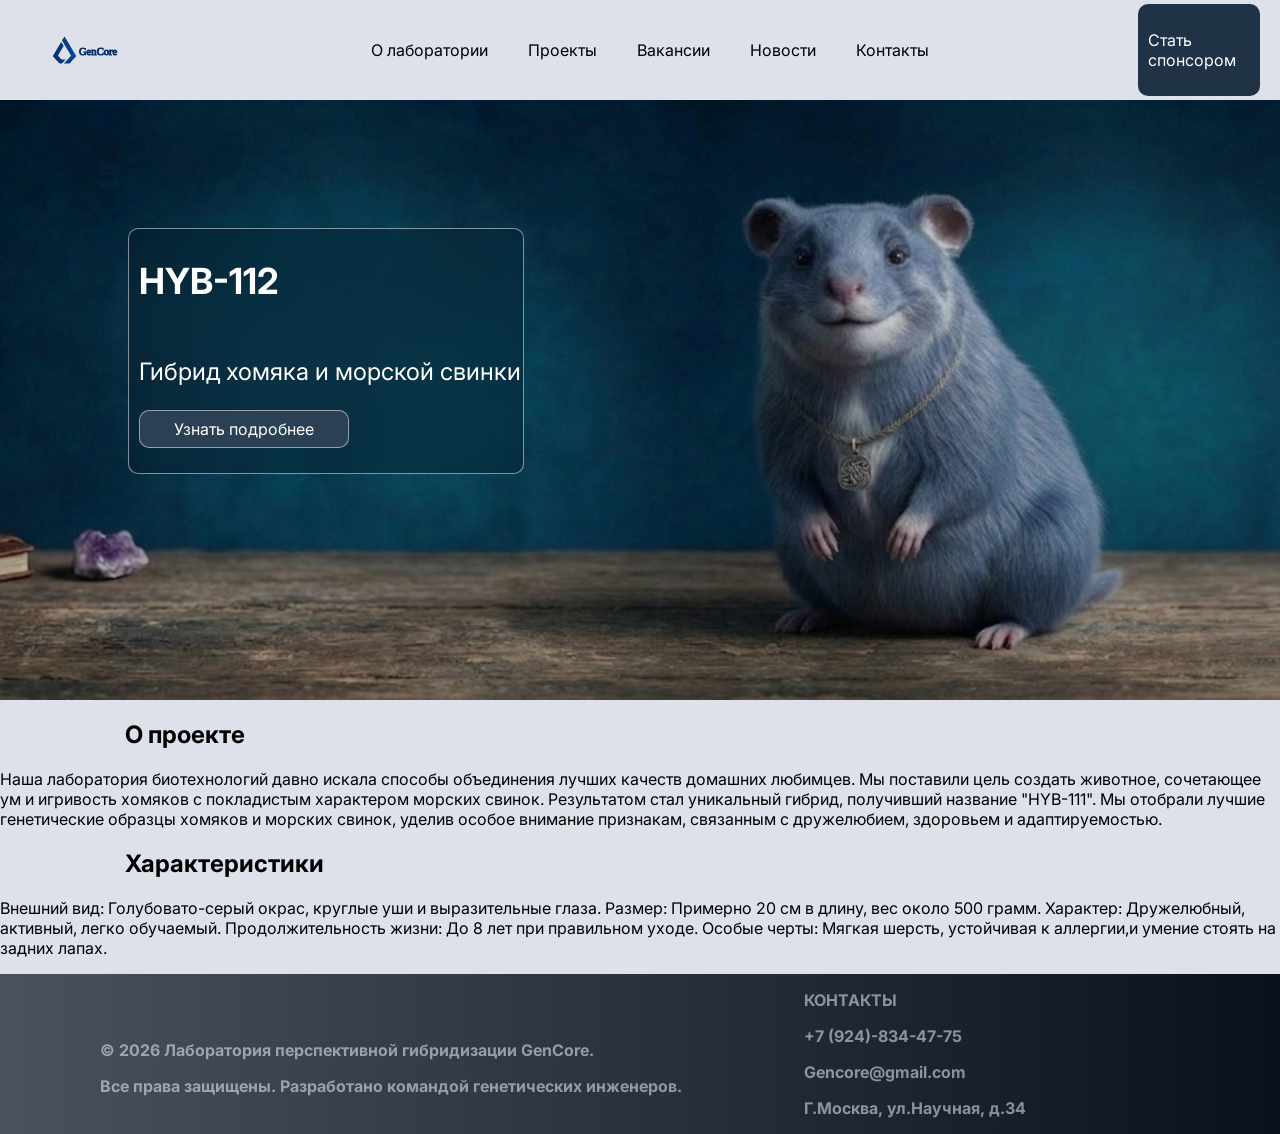
==== detail-hybrid.html @ 108c02a9 "Добавлены оставшиеся страницы без стилизации" ====
<!doctype html>
<html lang="ru">
    <head>
        <meta charset="UTF-8">
        <meta name="viewport" content="width=device-width, initial-scale=1.0">
        <title>Gencore</title>
        <link rel="stylesheet" href="style.css">
        <link rel="preconnect" href="https://fonts.googleapis.com">
        <link rel="preconnect" href="https://fonts.gstatic.com" crossorigin>
        <link href="https://fonts.googleapis.com/css2?family=Inter:ital,opsz,wght@0,14..32,100..900;1,14..32,100..900&display=swap" rel="stylesheet">
    </head>
    <body>
        <header>
            <section class="main_menu">
                <div class="logo">
                    <img src="images/gencore_icon.svg" alt="GenCore Logo" />
                </div>
                <nav class="main_nav">
                    <ul>
                        <li><a href="index.html">О лаборатории</a></li>
                        <li><a href="projects.html">Проекты</a></li>
                        <li><a href="vacancies.html">Вакансии</a></li>
                        <li><a href="#">Новости</a></li>
                        <li><a href="#">Контакты</a></li>
                    </ul>
                </nav>
                <div class="button">
                    <a class="sponsor_button" href="#forms">
                        <p>Стать спонсором</p>
                    </a>
                </div>
            </section>
        </header>
        <main>
            <section class="main_hybrid">
                <img src="images/HYB-112.jpg" alt="HYB-112" />
                <div class="text_hybrid">
                    <h1>HYB-112</h1>
                    <p>Гибрид хомяка и морской свинки</p>
                    <div class="button-main-hydrid">
                        <a href="#">Узнать подробнее</a>
                    </div>
                </div>
            </section>
            <section>
                <h2>О проекте</h2>
                <p>Наша лаборатория биотехнологий давно искала способы объединения лучших качеств домашних любимцев. Мы поставили цель создать животное, сочетающее ум и игривость хомяков с покладистым характером морских свинок. Результатом стал уникальный гибрид, получивший название "HYB-111". Мы отобрали лучшие генетические образцы хомяков и морских свинок, уделив особое внимание признакам, связанным с дружелюбием, здоровьем и адаптируемостью.</p>
            </section>
            <section>
                <h2>Характеристики</h2>
                <p>Внешний вид: Голубовато-серый окрас, круглые уши и выразительные глаза.
                Размер: Примерно 20 см в длину, вес около 500 грамм.
                Характер: Дружелюбный, активный, легко обучаемый.
                Продолжительность жизни: До 8 лет при правильном уходе.
                Особые черты: Мягкая шерсть, устойчивая к аллергии,и умение стоять на задних лапах.</p>
            </section>
        </main>
        <footer>
            <span>
                <b><p>© 2026 Лаборатория перспективной гибридизации GenCore.</p></b>
                <b><p>Все права защищены. Разработано командой генетических инженеров.</p></b>
            </span>
            <div class="contact-block">
                <b><p>КОНТАКТЫ</p></b>
                <b><p>+7 (924)-834-47-75</p></b>
                <b><p>Gencore@gmail.com</p></b>
                <b><p>Г.Москва, ул.Научная, д.34</p></b>
            </div>
        </footer>
    </body>
</html>
---- style.css ----
html {
    background-color: #dee1ea;
    font-family: Inter, Regular;
}
body {
    margin: 0;
}
h2 {
    padding-left: 125px;
}
.main_menu {
    margin: 20px 0px 20px 20px;
    position: relative;
    height: 60px;
    display: flex;
    align-items: center;
    justify-content: space-between;
    padding: 0 20px;
}
.logo {
    display: flex;
    align-items: center;
    width: 10%;
}
.logo img {
    width: 80%;
    height: 80%;
}
.main_nav {
    display: flex;
    flex: 1 1 auto;
    justify-content: center;
    align-items: center;
    width: 70%;
}
.main_nav ul {
    list-style: none;
    margin: 0;
    padding: 0;
    display: flex;
    gap: 28px;
    align-items: center;
}
.main_nav a {
    text-decoration: none;
    padding: 8px 6px;
    color: #000000;
}
.button {
    flex: 0 0 auto;
    display: flex;
    width: 10%;
}
.sponsor_button {
    display: inline-flex;
    align-items: center;
    justify-content: center;
    gap: 6px;
    padding: 10px;
    background: #203246;
    color: #ffffff;
    text-decoration: none;
    border-radius: 10px;
}
.main_hybrid {
    width: auto;
    height: 600px;
    position: relative;
    overflow: hidden;
}
.main_hybrid img {
    position: absolute;
    top: 0;
    left: 0;
    width: 100%;
    height: 100%;
    object-fit: cover;
    z-index: 1;
}
.text_hybrid {
    position: absolute;
    width: 30%;
    display: flex;
    flex-direction: column;
    margin: 10% 5% 5% 10%;
    padding-left: 10px;
    padding-bottom: 25px;
    background: rgba(6, 18, 32, 0.3);
    border: 1px solid rgba(255, 255, 255, 0.5);
    backdrop-filter: blur(27.5px);
    color: #ffffff;
    border-radius: 10px;
    z-index: 2;
}
.text_hybrid h1 {
    font-size: 36px;
}
.text_hybrid p {
    font-size: 24px;
}
.button-main-hydrid {
    display: flex;
    flex-direction: row;
    justify-content: center;
    align-items: center;
    padding: 8px;
    background: #2b4055;
    border: 1px solid rgba(255, 255, 255, 0.5);
    border-radius: 10px;
    width: 50%;
}
.button-main-hydrid a {
    color: #ffffff;
    text-decoration: none;
}
.group_employees {
    margin: 20px 20px;
    padding-left: 100px;
    padding-right: 100px;
    display: flex;
    flex-direction: row;
    gap: 10px;
}
.our-employees {
    font-size: 48px;
    text-align: center;
}
.eblock {
    background: white;
    border-radius: 10px;
    display: flex;
    justify-content: start;
    flex-direction: column;
    margin-right: 10px;
    border: 1px soild black;
}
.eblock b {
    font-size: 36px;
    padding-bottom: 0px;
    margin: 10px 0px 10px 15px;
}
.eblock p {
    margin-top: 0;
    font-size: 22px;
    margin: 0px 0px 30px 15px;
}
.eblock img {
    width: 100%;
    height: auto;
    border-radius: 5px 5px 0px 0px;
}
.employee-button {
    display: flex;
    flex-direction: column;
    justify-content: center;
    align-items: center;
    background: #9dafc5;
    border: 1px solid rgba(58, 50, 50, 0.5);
    border-radius: 5px;
    width: 30%;
    color: #ffffff;
    text-decoration: none;
    margin-left: 10px;
}
.sponsors-sec {
    background-color: #e6e9f0;
}
.sponsors {
    display: flex;
    justify-content: space-around;
    padding-left: 100px;
    padding-right: 100px;
}
.sponsor-block {
    flex: 1;
    margin: 25px 50px 25px 50px;
    text-align: center;
    background-color: white;
    border-radius: 10px;
}
.sponsor-block img {
    width: 20%;
    height: 20%;
    display: flex;
    align-items: left;
}
.sponsor-block span {
    display: flex;
    flex-direction: row;
}
.sponsor-block p {
    margin: 0;
    padding-bottom: 10px;
}
.hybrids {
    margin: 20px 100px;
    display: flex;
    flex-direction: row;
    gap: 10px;
}
.hybrid-block {
    background: white;
    position: relative;
    border-radius: 10px;
    flex: 1 0 0;
    padding-bottom: 10px;
}
.hybrid-block p {
    text-align: center;
    padding: 10px;
}
.hybrid-block img {
    width: 100%;
    height: auto;
    border-radius: 10px 10px 0px 0px;
    border: 10px soild black;
}
.hybrid-block button {
    display: flex;
    flex-direction: column;
    justify-content: center;
    align-items: center;
    padding: 4px 8px;
    background: #203145;
    border: 1px solid rgba(58, 50, 50, 0.5);
    border-radius: 10px;
    color: #ffffff;
    text-decoration: none;
    margin: auto;
}
.command {
    width: auto;
    display: flex;
    flex-direction: row;
    justify-content: space-between;
    align-items: center;
    padding: 50px 100px 50px 100px;
    background: linear-gradient(270deg, #09111e 0%, #49515e 98.81%);
    box-shadow: 0px 4px 4px rgba(0, 0, 0, 0.25);
    color: #ffffff;
}
.command a {
    display: flex;
    flex-direction: row;
    justify-content: center;
    align-items: center;
    padding: 15px 20px;
    gap: 20px;
    background: #2b4055;
    border: 1px solid rgba(58, 50, 50, 0.5);
    border-radius: 10px;
    text-decoration: none;
    color: #ffffff;
}
.command-text {
    text-align: left;
}
.forms {
    display: flex;
    flex-direction: row;
    align-items: center;
    margin: 5%;
}
form {
    max-width: 430px;
    margin: 0 auto;
    padding: 20px;
    border: 1px solid #ccc;
    border-radius: 5px;
    background: linear-gradient(
        61.78deg,
        #0c1d2d 51.95%,
        rgba(12, 29, 45, 0.5) 99.07%
    );
}
form p {
    color: #ffffff;
}
input,
textarea,
button {
    width: 90%;
    padding: 10px;
    margin: 0 0 10px;
    border: 1px solid #ccc;
    border-radius: 5px;
}
textarea {
    height: 50px;
    resize: none;
}
button {
    background-color: #203145;
    color: #ffffff;
    cursor: pointer;
}
button:hover {
    opacity: 0.8;
}
footer {
    background: linear-gradient(270deg, #09111e 0%, #49515e 98.81%), #1f2733;
    display: flex;
    flex-direction: row;
}
footer p {
    color: rgba(255, 255, 255, 0.5);
}
footer span {
    margin-left: 100px;
    margin-top: 50px;
    width: 50%;
}
.contact-block {
    margin-left: 5%;
    width: 30%;
}
.home-hybrids {
    margin: 20px 100px;
    display: flex;
    flex-direction: row;
    gap: 10px;
}
.home-block {
    background: white;
    position: relative;
    border-radius: 10px;
    flex: 1 0 0;
}
.home-block img {
    width: 100%;
    height: auto;
    border-radius: 10px 10px 0px 0px;
    border: 10px soild black;
}
.home-hybrids h2 {
    text-align: center;
}
.home-block p {
    padding: 5px 5px;
    text-align: center;
    font-size: 20px;
}
.home-block strong {
    margin-bottom: 30px;
}
.wild-hybrids {
    margin: 20px 100px;
    display: flex;
    flex-direction: row;
    gap: 10px;
}
.wild-block {
    background: white;
    position: relative;
    border-radius: 10px;
    flex: 1 0 0;
}
.wild-block img {
    width: 100%;
    height: auto;
    border-radius: 10px 10px 0px 0px;
    border: 10px soild black;
}
.wild-hybrids h2 {
    text-align: center;
}
.wild-block p {
    padding: 5px 5px;
    text-align: center;
    font-size: 20px;
}
.our-projects {
    padding-left: 10%;
}
.projects-header {
    text-align: center;
}
p.price {
    text-align: right;
    margin-right: 10px;
}
.vacancies-h1 {
    margin-left: 5%;
}
.vacancies-main-p {
    margin-left: 5%;
    width: 60%;
    font-size: 24px;
}
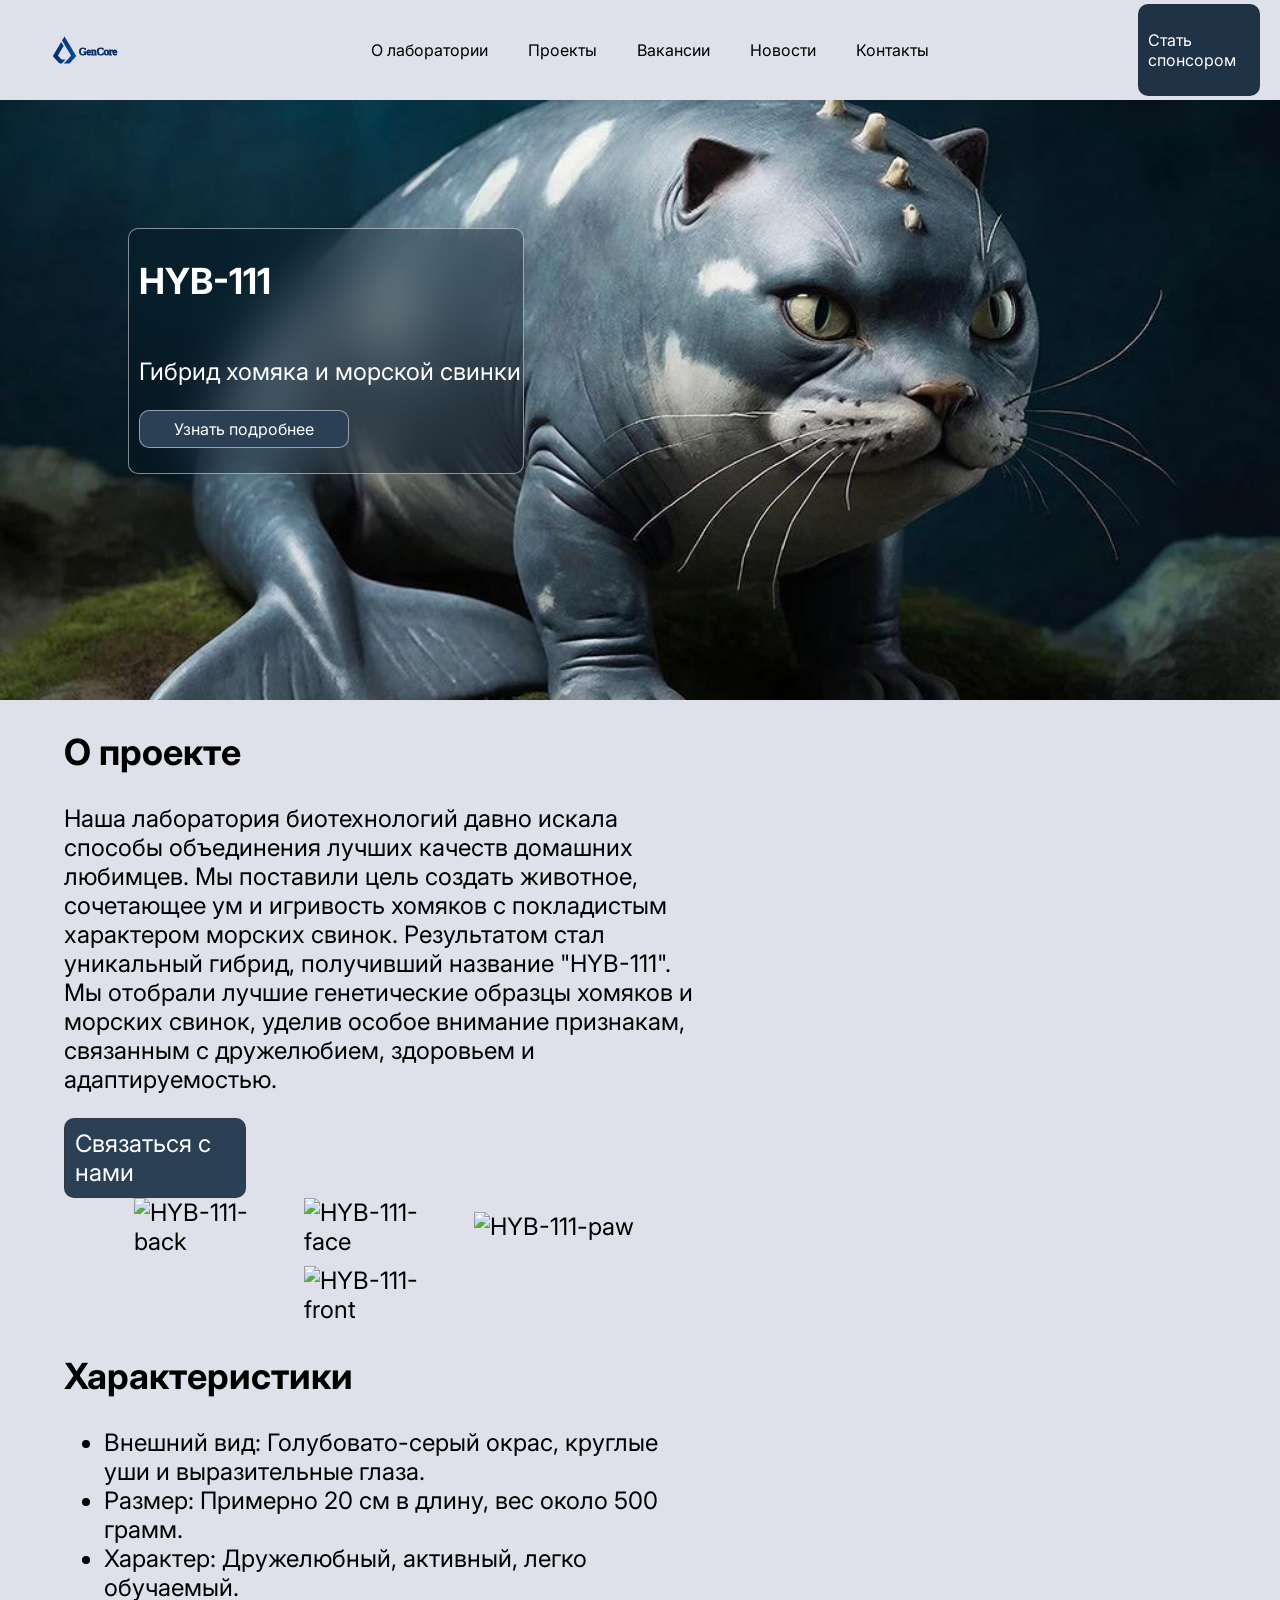
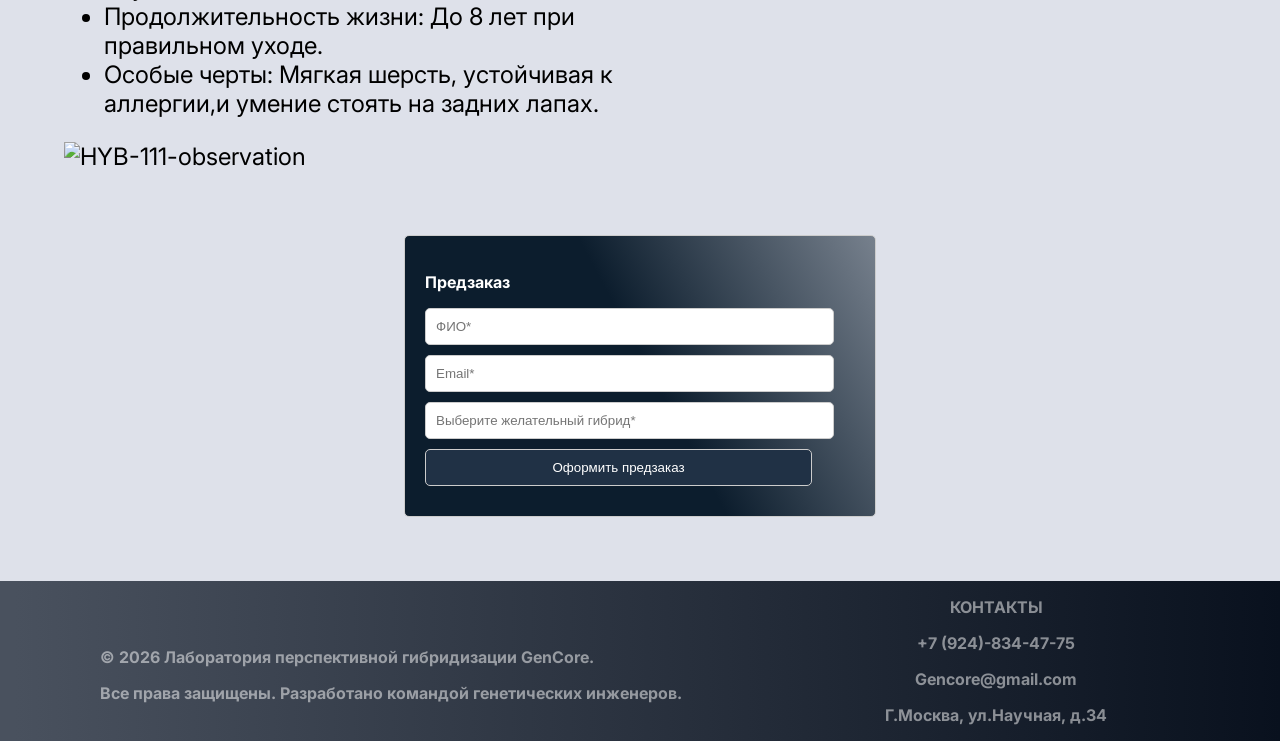
==== commit e6b04c48: "Исправлены многие недочёты" ====
--- a/detail-hybrid.html
+++ b/detail-hybrid.html
@@ -20,12 +20,12 @@
                         <li><a href="index.html">О лаборатории</a></li>
                         <li><a href="projects.html">Проекты</a></li>
                         <li><a href="vacancies.html">Вакансии</a></li>
-                        <li><a href="#">Новости</a></li>
+                        <li><a href="detail-hybrid.html">Новости</a></li>
                         <li><a href="#">Контакты</a></li>
                     </ul>
                 </nav>
                 <div class="button">
-                    <a class="sponsor_button" href="#forms">
+                    <a class="sponsor_button" href="index.html#forms">
                         <p>Стать спонсором</p>
                     </a>
                 </div>
@@ -33,26 +33,47 @@
         </header>
         <main>
             <section class="main_hybrid">
-                <img src="images/HYB-112.jpg" alt="HYB-112" />
+                <img src="images/HYB-111.jpg" alt="HYB-112" />
                 <div class="text_hybrid">
-                    <h1>HYB-112</h1>
+                    <h1>HYB-111</h1>
                     <p>Гибрид хомяка и морской свинки</p>
                     <div class="button-main-hydrid">
                         <a href="#">Узнать подробнее</a>
                     </div>
                 </div>
             </section>
-            <section>
-                <h2>О проекте</h2>
-                <p>Наша лаборатория биотехнологий давно искала способы объединения лучших качеств домашних любимцев. Мы поставили цель создать животное, сочетающее ум и игривость хомяков с покладистым характером морских свинок. Результатом стал уникальный гибрид, получивший название "HYB-111". Мы отобрали лучшие генетические образцы хомяков и морских свинок, уделив особое внимание признакам, связанным с дружелюбием, здоровьем и адаптируемостью.</p>
+            <section class="about-project">
+                <div>
+                    <h2>О проекте</h2>
+                    <p>Наша лаборатория биотехнологий давно искала способы объединения лучших качеств домашних любимцев. Мы поставили цель создать животное, сочетающее ум и игривость хомяков с покладистым характером морских свинок. Результатом стал уникальный гибрид, получивший название "HYB-111". Мы отобрали лучшие генетические образцы хомяков и морских свинок, уделив особое внимание признакам, связанным с дружелюбием, здоровьем и адаптируемостью.</p>
+                    <a href="#">Связаться с нами</a>
+                </div>
+                <div class="detail-hybrid-images">
+                    <img src="images/HYB-111-back.jpg" alt="HYB-111-back">
+                    <img src="images/HYB-111-face.jpg" alt="HYB-111-face">
+                    <img src="images/HYB-111-paw.jpg" alt="HYB-111-paw">
+                    <img src="images/HYB-111-front.jpg" alt="HYB-111-front">
+                </div>
             </section>
-            <section>
+            <section class="features">
                 <h2>Характеристики</h2>
-                <p>Внешний вид: Голубовато-серый окрас, круглые уши и выразительные глаза.
-                Размер: Примерно 20 см в длину, вес около 500 грамм.
-                Характер: Дружелюбный, активный, легко обучаемый.
-                Продолжительность жизни: До 8 лет при правильном уходе.
-                Особые черты: Мягкая шерсть, устойчивая к аллергии,и умение стоять на задних лапах.</p>
+                <ul>
+                    <li>Внешний вид: Голубовато-серый окрас, круглые уши и выразительные глаза.</li>
+                    <li>Размер: Примерно 20 см в длину, вес около 500 грамм.</li>
+                    <li>Характер: Дружелюбный, активный, легко обучаемый.</li>
+                    <li>Продолжительность жизни: До 8 лет при правильном уходе.</li>
+                    <li>Особые черты: Мягкая шерсть, устойчивая к аллергии,и умение стоять на задних лапах.</li>
+                </ul>
+                <img src="images/HYB-111-observation.jpg" alt="HYB-111-observation">
+            </section>
+            <section class="forms" id="forms">
+                <form action="/preorder" method="post">
+                    <b><p>Предзаказ</p></b>
+                    <input type="text" name="name" required placeholder="ФИО*">
+                    <input type="email" name="email" required placeholder="Email*">
+                    <input type="text" name="hybrid" required placeholder="Выберите желательный гибрид*">
+                    <button type="submit">Оформить предзаказ</button>
+                </form>
             </section>
         </main>
         <footer>
--- a/style.css
+++ b/style.css
@@ -4,9 +4,6 @@
 }
 body {
     margin: 0;
-}
-h2 {
-    padding-left: 125px;
 }
 .main_menu {
     margin: 20px 0px 20px 20px;
@@ -113,17 +110,19 @@
     color: #ffffff;
     text-decoration: none;
 }
+.employees {
+    background-color: #DEE1EA;
+}
 .group_employees {
     margin: 20px 20px;
     padding-left: 100px;
     padding-right: 100px;
     display: flex;
     flex-direction: row;
-    gap: 10px;
-}
-.our-employees {
-    font-size: 48px;
-    text-align: center;
+    gap: 50px;
+}
+.our_employees h2 {
+    margin-left: 6%;
 }
 .eblock {
     background: white;
@@ -131,8 +130,7 @@
     display: flex;
     justify-content: start;
     flex-direction: column;
-    margin-right: 10px;
-    border: 1px soild black;
+    border: 1px solid #3A323280;
 }
 .eblock b {
     font-size: 36px;
@@ -142,7 +140,7 @@
 .eblock p {
     margin-top: 0;
     font-size: 22px;
-    margin: 0px 0px 30px 15px;
+    margin: 0px 0px 10px 15px;
 }
 .eblock img {
     width: 100%;
@@ -165,6 +163,9 @@
 .sponsors-sec {
     background-color: #e6e9f0;
 }
+.our_sponsors {
+    margin-left: 5%;
+}
 .sponsors {
     display: flex;
     justify-content: space-around;
@@ -177,10 +178,11 @@
     text-align: center;
     background-color: white;
     border-radius: 10px;
+    border: 1px solid #3A323280;
 }
 .sponsor-block img {
-    width: 20%;
-    height: 20%;
+    width: 25%;
+    height: 25%;
     display: flex;
     align-items: left;
 }
@@ -192,18 +194,30 @@
     margin: 0;
     padding-bottom: 10px;
 }
+.org-p {
+    font-size: 24px;
+    font-weight: 400;
+}
+.our_hybrids {
+    margin-left: 5%;
+}
+.hydrids-sec {
+    background: #F4F7FC;
+}
 .hybrids {
     margin: 20px 100px;
     display: flex;
     flex-direction: row;
-    gap: 10px;
+    gap: 50px;    
+    background: linear-gradient(180deg, #CBD2DC 0%, rgba(203, 210, 220, 0.1) 63.28%);
 }
 .hybrid-block {
     background: white;
     position: relative;
     border-radius: 10px;
     flex: 1 0 0;
-    padding-bottom: 10px;
+    padding-bottom: 20px;
+    border: 1px solid #3A323280;
 }
 .hybrid-block p {
     text-align: center;
@@ -216,14 +230,16 @@
     border: 10px soild black;
 }
 .hybrid-block button {
+    width: 50%;
+    font-size: 16px;
     display: flex;
     flex-direction: column;
     justify-content: center;
     align-items: center;
-    padding: 4px 8px;
+    padding: 8px;
     background: #203145;
     border: 1px solid rgba(58, 50, 50, 0.5);
-    border-radius: 10px;
+    border-radius: 5px;
     color: #ffffff;
     text-decoration: none;
     margin: auto;
@@ -312,8 +328,10 @@
 }
 .contact-block {
     margin-left: 5%;
+    text-align: center;
     width: 30%;
 }
+/* Блок с гибридами */
 .home-hybrids {
     margin: 20px 100px;
     display: flex;
@@ -325,12 +343,12 @@
     position: relative;
     border-radius: 10px;
     flex: 1 0 0;
+    border: 2px solid #000000B2;
 }
 .home-block img {
     width: 100%;
     height: auto;
     border-radius: 10px 10px 0px 0px;
-    border: 10px soild black;
 }
 .home-hybrids h2 {
     text-align: center;
@@ -354,12 +372,12 @@
     position: relative;
     border-radius: 10px;
     flex: 1 0 0;
+    border: 2px solid #000000B2;
 }
 .wild-block img {
     width: 100%;
     height: auto;
     border-radius: 10px 10px 0px 0px;
-    border: 10px soild black;
 }
 .wild-hybrids h2 {
     text-align: center;
@@ -370,7 +388,7 @@
     font-size: 20px;
 }
 .our-projects {
-    padding-left: 10%;
+    padding-left: 5%;
 }
 .projects-header {
     text-align: center;
@@ -379,6 +397,10 @@
     text-align: right;
     margin-right: 10px;
 }
+/* Блок с вакансиями */
+.vacancies {
+    margin-left: 5%;
+}
 .vacancies-h1 {
     margin-left: 5%;
 }
@@ -386,4 +408,110 @@
     margin-left: 5%;
     width: 60%;
     font-size: 24px;
+}
+.vacancies-blocks {
+  display: flex;
+  flex-direction: row;
+}
+.details {
+  position: relative;
+  display: block;
+  max-width: 650px;
+  margin: 0 25px 10px;
+  background: #3C5065;
+  color: #ffffff;
+  border-radius: 5px;
+  transition: 0.3s;
+  overflow: hidden;
+}
+
+.details::after {
+  position: absolute;
+  right: 24px;
+  top: 15px;
+  content: "";
+  display: block;
+  width: 14px;
+  height: 14px;
+  border-right: 3px solid #ffffff;
+  border-bottom: 3px solid #ffffff;
+  transform: rotate(-45deg);
+  transform-origin: center;
+  transition: .3s;
+}
+
+.details[open]::after {
+  transform: rotate(45deg);
+}
+
+.details[open] {
+  padding-bottom: 100px;
+}
+
+.details[open] .details_title {
+  margin-bottom: 32px;
+}
+
+.details_title {
+  background: #2B4055;
+  border-radius: 5px;
+  padding: 12px 24px;
+  font-size: 20px;
+  cursor: pointer;
+  list-style: none;
+  transition: .3s;
+}
+
+.details_title::-webkit-details-marker {
+  display: none;
+}
+
+.details_content {
+  padding: 0 32px;
+  font-size: 18px;
+  margin-bottom: -60px;
+}
+
+.details_content p:last-child {
+  margin-bottom: 0;
+}
+.details_content p:first-child {
+  margin-top: 0;
+}
+/* Блок с главным гибридом */
+.about-project {
+    width: 50%;
+    margin-left: 5%;
+    font-size: 24px;
+}
+.about-project a {
+    width: 25%;
+    display: flex;
+    flex-direction: row;
+    justify-content: center;
+    align-items: center;
+    padding: 10px 10px;
+    gap: 20px;
+    background: #2b4055;
+    border: 1px solid rgba(58, 50, 50, 0.5);
+    border-radius: 10px;
+    text-decoration: none;
+    color: #ffffff;
+}
+.features {
+    width: 50%;
+    margin-left: 5%;
+    font-size: 24px;
+}
+.detail-hybrid-images {
+    display: flex;
+    flex-wrap: wrap;
+    gap: 10px; 
+    justify-content: center;
+    align-items: center;
+}
+.detail-hybrid-images img {
+    width: 25%; 
+    min-width: 100px;
+    object-fit: cover;
 }
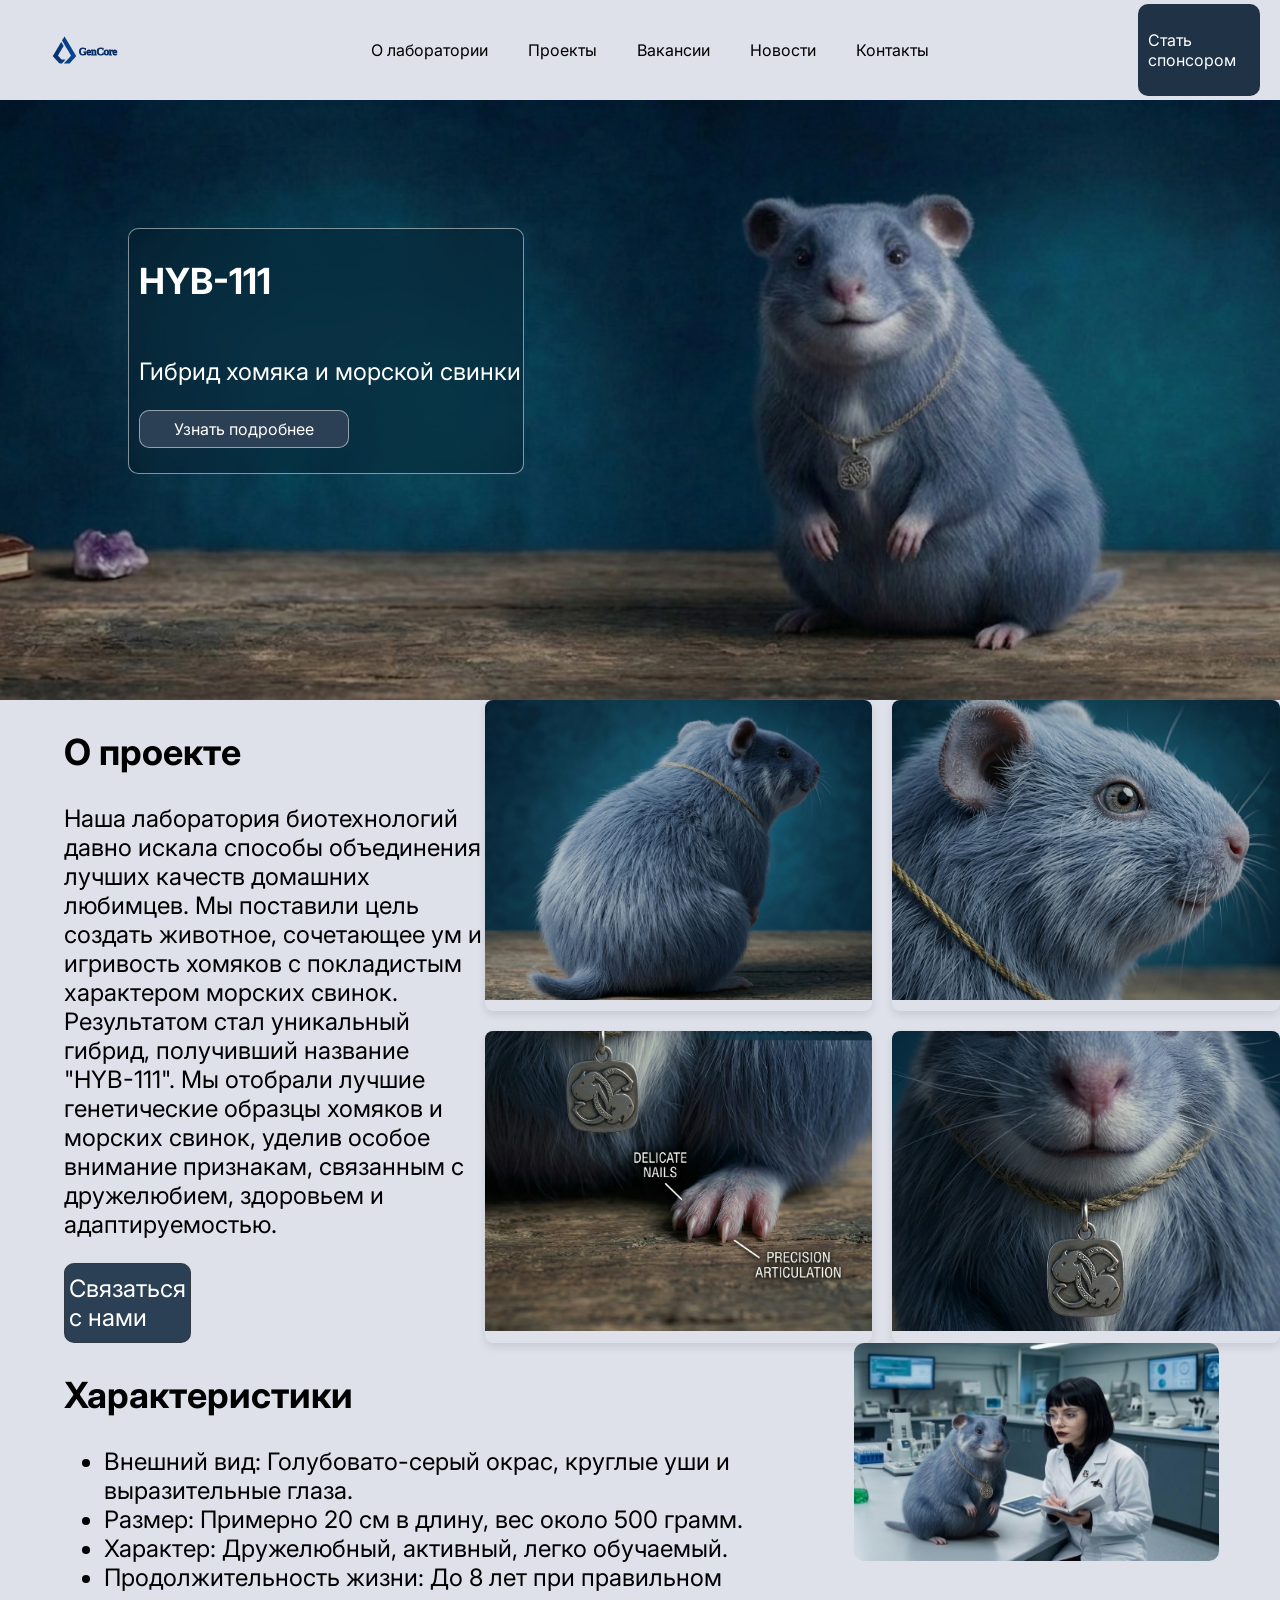
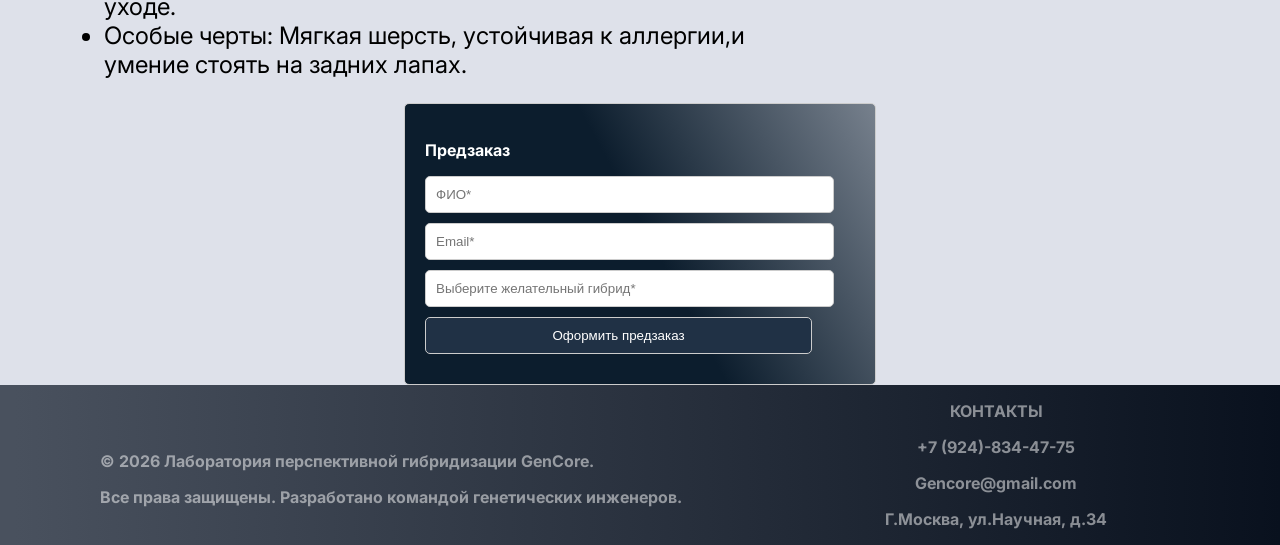
==== commit e8b821a6: "Внесены исправления, начата работа над адаптацией" ====
--- a/detail-hybrid.html
+++ b/detail-hybrid.html
@@ -43,31 +43,43 @@
                 </div>
             </section>
             <section class="about-project">
-                <div>
+                <div class="about-project-text">
                     <h2>О проекте</h2>
                     <p>Наша лаборатория биотехнологий давно искала способы объединения лучших качеств домашних любимцев. Мы поставили цель создать животное, сочетающее ум и игривость хомяков с покладистым характером морских свинок. Результатом стал уникальный гибрид, получивший название "HYB-111". Мы отобрали лучшие генетические образцы хомяков и морских свинок, уделив особое внимание признакам, связанным с дружелюбием, здоровьем и адаптируемостью.</p>
                     <a href="#">Связаться с нами</a>
                 </div>
                 <div class="detail-hybrid-images">
-                    <img src="images/HYB-111-back.jpg" alt="HYB-111-back">
-                    <img src="images/HYB-111-face.jpg" alt="HYB-111-face">
-                    <img src="images/HYB-111-paw.jpg" alt="HYB-111-paw">
-                    <img src="images/HYB-111-front.jpg" alt="HYB-111-front">
+                    <div class="detail-hybrid-image">
+                        <img src="images/HYB-111-back.jpg" alt="HYB-111-back"> 
+                    </div>
+                    <div class="detail-hybrid-image">
+                        <img src="images/HYB-111-face.jpg" alt="HYB-111-face">
+                    </div>
+                    <div class="detail-hybrid-image">
+                        <img src="images/HYB-111-paw.jpg" alt="HYB-111-paw">
+                    </div>
+                    <div class="detail-hybrid-image">
+                        <img src="images/HYB-111-front.jpg" alt="HYB-111-front">
+                    </div>
                 </div>
             </section>
             <section class="features">
-                <h2>Характеристики</h2>
-                <ul>
-                    <li>Внешний вид: Голубовато-серый окрас, круглые уши и выразительные глаза.</li>
-                    <li>Размер: Примерно 20 см в длину, вес около 500 грамм.</li>
-                    <li>Характер: Дружелюбный, активный, легко обучаемый.</li>
-                    <li>Продолжительность жизни: До 8 лет при правильном уходе.</li>
-                    <li>Особые черты: Мягкая шерсть, устойчивая к аллергии,и умение стоять на задних лапах.</li>
-                </ul>
-                <img src="images/HYB-111-observation.jpg" alt="HYB-111-observation">
+                <div class="features-text">
+                    <h2>Характеристики</h2>
+                    <ul>
+                        <li>Внешний вид: Голубовато-серый окрас, круглые уши и выразительные глаза.</li>
+                        <li>Размер: Примерно 20 см в длину, вес около 500 грамм.</li>
+                        <li>Характер: Дружелюбный, активный, легко обучаемый.</li>
+                        <li>Продолжительность жизни: До 8 лет при правильном уходе.</li>
+                        <li>Особые черты: Мягкая шерсть, устойчивая к аллергии,и умение стоять на задних лапах.</li>
+                    </ul>
+                </div>
+                <div class="features-img">
+                    <img src="images/HYB-111-observation.jpg" alt="HYB-111-observation">
+                </div>
             </section>
-            <section class="forms" id="forms">
-                <form action="/preorder" method="post">
+            <section class="form-hydrid">
+                <form class = "form-hybrid" action="/preorder" method="post">
                     <b><p>Предзаказ</p></b>
                     <input type="text" name="name" required placeholder="ФИО*">
                     <input type="email" name="email" required placeholder="Email*">
--- a/style.css
+++ b/style.css
@@ -190,13 +190,35 @@
     display: flex;
     flex-direction: row;
 }
-.sponsor-block p {
+.org-text {
+    color: #19202ACC;
     margin: 0;
     padding-bottom: 10px;
-}
-.org-p {
+    font-size: 18px;
+}
+.org-p-bio {
+    color: #19202A;
     font-size: 24px;
     font-weight: 400;
+    margin: 0;
+}
+.org-p-nova {
+    color: #07367A;
+    font-size: 24px;
+    font-weight: 400;
+    margin: 0;
+}
+.org-p-sib {
+    color: #2F3438;
+    font-size: 24px;
+    font-weight: 400;
+    margin: 0;
+}
+.org-p-eco {
+    color: #379443;
+    font-size: 24px;
+    font-weight: 400;
+    margin: 0;
 }
 .our_hybrids {
     margin-left: 5%;
@@ -331,6 +353,22 @@
     text-align: center;
     width: 30%;
 }
+@media (max-width: 480px) {
+    .group_employees {
+        margin: 20px 20px;
+        padding-left: 100px;
+        padding-right: 100px;
+        display: flex;
+        flex-direction: column;
+        gap: 50px;
+    }
+    .forms {
+        display: flex;
+        flex-direction: column;
+        align-items: center;
+        margin: 5%;
+    }
+}
 /* Блок с гибридами */
 .home-hybrids {
     margin: 20px 100px;
@@ -417,7 +455,7 @@
   position: relative;
   display: block;
   max-width: 650px;
-  margin: 0 25px 10px;
+  margin: 0 20px 0px 0px;
   background: #3C5065;
   color: #ffffff;
   border-radius: 5px;
@@ -456,7 +494,7 @@
   background: #2B4055;
   border-radius: 5px;
   padding: 12px 24px;
-  font-size: 20px;
+  font-size: 18px;
   cursor: pointer;
   list-style: none;
   transition: .3s;
@@ -478,9 +516,15 @@
 .details_content p:first-child {
   margin-top: 0;
 }
+@media (max-width: 480px) {
+    .vacancies-blocks {
+        display: flex;
+        flex-direction: column;
+    }
+}
 /* Блок с главным гибридом */
 .about-project {
-    width: 50%;
+    display: flex;
     margin-left: 5%;
     font-size: 24px;
 }
@@ -498,20 +542,45 @@
     text-decoration: none;
     color: #ffffff;
 }
+.about-project-text {
+    width: 60%;
+    font-size: 24px;
+}
 .features {
-    width: 50%;
-    margin-left: 5%;
-    font-size: 24px;
+    display: flex;
+    margin-left: 5%;
+    font-size: 24px;
+}
+.features-text {
+    width: 60%;
+}
+.features-img {
+    width: 40%;
+}
+.features-img img {
+    width: 75%;
+    display: block;
+    margin: auto;
+    border-radius: 10px; 
+    object-fit: cover;
 }
 .detail-hybrid-images {
     display: flex;
     flex-wrap: wrap;
-    gap: 10px; 
-    justify-content: center;
-    align-items: center;
-}
-.detail-hybrid-images img {
-    width: 25%; 
-    min-width: 100px;
+    gap: 20px;
+    max-width: 800px;
+    margin: 0 auto;
+}
+.detail-hybrid-image {
+    flex: 0 0 calc(50% - 10px);
+    overflow: hidden;
+    border-radius: 8px;
+    box-shadow: 0 4px 8px rgba(0, 0, 0, 0.1);
+}
+.detail-hybrid-image img {
+    width: 100%;
+    height: 300px;
     object-fit: cover;
+    display: block;
+    transition: transform 0.3s ease;
 }
